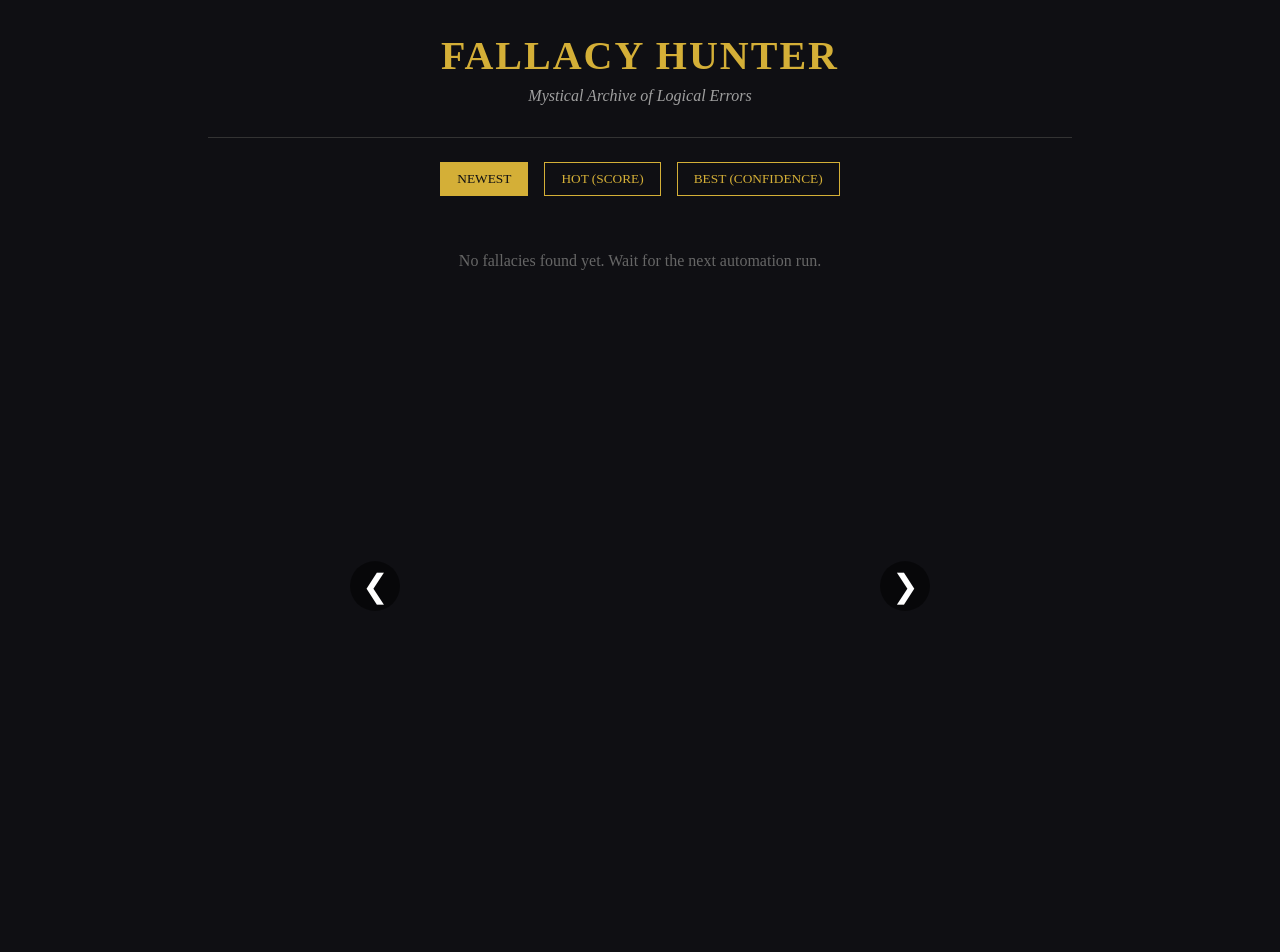
==== docs/index.html @ 173c7ff7 "**Automated Fallacy Detection System with Tarot Visualization** • Added GitHub Actions workflow (.gi" ====
<!DOCTYPE html>
<html lang="en">
<head>
    <meta charset="UTF-8">
    <meta name="viewport" content="width=device-width, initial-scale=1.0">
    <title>Fallacy Hunter - Tarot Archive</title>
    <style>
        :root {
            --bg-color: #0f0f13;
            --card-bg: #1a1a24;
            --text-main: #e0e0e0;
            --text-muted: #a0a0a0;
            --accent: #d4af37; /* Gold */
            --border: #333;
        }

        body {
            font-family: 'Georgia', serif;
            background-color: var(--bg-color);
            color: var(--text-main);
            margin: 0;
            display: flex;
            flex-direction: column;
            align-items: center;
            min-height: 100vh;
        }

        header {
            text-align: center;
            padding: 2rem;
            border-bottom: 1px solid var(--border);
            width: 100%;
            max-width: 800px;
        }

        h1 {
            color: var(--accent);
            margin: 0;
            font-size: 2.5rem;
            text-transform: uppercase;
            letter-spacing: 2px;
        }

        .subtitle {
            color: var(--text-muted);
            font-style: italic;
            margin-top: 0.5rem;
        }

        /* Navigation / Sorting */
        .controls {
            display: flex;
            gap: 1rem;
            margin: 1.5rem 0;
            flex-wrap: wrap;
            justify-content: center;
        }

        button {
            background: transparent;
            border: 1px solid var(--accent);
            color: var(--accent);
            padding: 0.5rem 1rem;
            cursor: pointer;
            font-family: inherit;
            text-transform: uppercase;
            transition: all 0.3s ease;
        }

        button:hover, button.active {
            background: var(--accent);
            color: var(--bg-color);
        }

        /* Slider Container */
        .slider-container {
            position: relative;
            width: 90%;
            max-width: 600px;
            height: 700px;
            overflow: hidden;
            margin: 1rem auto;
            perspective: 1000px;
        }

        .slide {
            position: absolute;
            top: 0;
            left: 0;
            width: 100%;
            height: 100%;
            display: flex;
            flex-direction: column;
            align-items: center;
            justify-content: center;
            transition: transform 0.6s cubic-bezier(0.25, 0.8, 0.25, 1), opacity 0.6s ease;
            opacity: 0;
            pointer-events: none;
            transform: translateX(100%) scale(0.9);
        }

        .slide.active {
            opacity: 1;
            pointer-events: all;
            transform: translateX(0) scale(1);
            z-index: 2;
        }

        .slide.prev {
            transform: translateX(-50%) scale(0.8);
            opacity: 0.5;
            z-index: 1;
            filter: blur(2px);
        }

        .slide.next {
            transform: translateX(50%) scale(0.8);
            opacity: 0.5;
            z-index: 1;
            filter: blur(2px);
        }

        /* Card Styling */
        .tarot-card-wrapper {
            background: var(--card-bg);
            border: 2px solid var(--accent);
            border-radius: 10px;
            padding: 1rem;
            box-shadow: 0 0 20px rgba(212, 175, 55, 0.2);
            text-align: center;
            max-width: 100%;
        }

        .tarot-image {
            max-width: 100%;
            height: auto;
            border-radius: 5px;
            border: 1px solid #333;
        }

        .fallacy-title {
            color: var(--accent);
            font-size: 1.5rem;
            margin: 1rem 0 0.5rem;
        }

        .fallacy-name {
            color: var(--text-muted);
            font-size: 0.9rem;
            text-transform: uppercase;
            letter-spacing: 1px;
            margin-bottom: 1rem;
        }

        .content-text {
            background: #000;
            padding: 1rem;
            border-radius: 5px;
            font-style: italic;
            margin: 1rem 0;
            font-size: 0.95rem;
            line-height: 1.5;
            max-height: 150px;
            overflow-y: auto;
            text-align: left;
        }

        .explanation {
            font-size: 0.9rem;
            color: #ccc;
            margin-bottom: 1rem;
            text-align: left;
            background: rgba(255,255,255,0.05);
            padding: 0.5rem;
            border-radius: 4px;
        }

        .meta-info {
            font-size: 0.8rem;
            color: #666;
            margin-top: 0.5rem;
        }

        .meta-info a {
            color: var(--accent);
            text-decoration: none;
        }

        /* Voting */
        .voting {
            display: flex;
            gap: 1rem;
            margin-top: 1rem;
            justify-content: center;
        }

        .vote-btn {
            background: none;
            border: none;
            color: var(--text-muted);
            cursor: pointer;
            font-size: 1.2rem;
            display: flex;
            align-items: center;
            gap: 0.3rem;
        }

        .vote-btn:hover {
            color: var(--accent);
        }

        .vote-count {
            font-weight: bold;
            color: var(--text-main);
        }

        /* Navigation Arrows */
        .nav-arrow {
            position: absolute;
            top: 50%;
            transform: translateY(-50%);
            background: rgba(0,0,0,0.5);
            border: none;
            color: white;
            font-size: 2rem;
            padding: 1rem;
            cursor: pointer;
            z-index: 10;
            border-radius: 50%;
            width: 50px;
            height: 50px;
            display: flex;
            align-items: center;
            justify-content: center;
        }

        .nav-arrow:hover {
            background: var(--accent);
            color: black;
        }

        .prev-btn { left: 10px; }
        .next-btn { right: 10px; }

        @media (max-width: 600px) {
            .slider-container { height: 800px; }
            h1 { font-size: 1.8rem; }
        }
    </style>
</head>
<body>

<header>
    <h1>Fallacy Hunter</h1>
    <div class="subtitle">Mystical Archive of Logical Errors</div>
</header>

<div class="controls">
    <button onclick="setSort('new')" id="btn-new" class="active">Newest</button>
    <button onclick="setSort('hot')" id="btn-hot">Hot (Score)</button>
    <button onclick="setSort('best')" id="btn-best">Best (Confidence)</button>
</div>

<div class="slider-container">
    <button class="nav-arrow prev-btn" onclick="changeSlide(-1)">&#10094;</button>
    
    <div id="slides-wrapper">
        <!-- Slides will be injected here -->
    </div>

    <button class="nav-arrow next-btn" onclick="changeSlide(1)">&#10095;</button>
</div>

<script>
    let archiveData = [];
    let currentSort = 'new';
    let currentIndex = 0;

    // Fetch data from local JSON file (generated by Python script)
    async function loadData() {
        try {
            const response = await fetch('data/archive.json');
            if (!response.ok) throw new Error("Archive not found");
            archiveData = await response.json();
            renderSlides();
        } catch (error) {
            console.error("Error loading archive:", error);
            document.getElementById('slides-wrapper').innerHTML = '<p style="text-align:center; color:#666;">No fallacies found yet. Wait for the next automation run.</p>';
        }
    }

    function sortData() {
        if (currentSort === 'new') {
            // Already sorted by insertion order (newest first) in Python
            return [...archiveData];
        } else if (currentSort === 'hot') {
            // Sort by Reddit Score + Votes
            return [...archiveData].sort((a, b) => {
                const scoreA = (a.post_score || 0) + (a.votes.up - a.votes.down);
                const scoreB = (b.post_score || 0) + (b.votes.up - b.votes.down);
                return scoreB - scoreA;
            });
        } else if (currentSort === 'best') {
            // Sort by Confidence
            return [...archiveData].sort((a, b) => b.confidence - a.confidence);
        }
        return archiveData;
    }

    function setSort(type) {
        currentSort = type;
        document.querySelectorAll('.controls button').forEach(b => b.classList.remove('active'));
        document.getElementById(`btn-${type}`).classList.add('active');
        currentIndex = 0;
        renderSlides();
    }

    function renderSlides() {
        const sorted = sortData();
        const wrapper = document.getElementById('slides-wrapper');
        wrapper.innerHTML = '';

        if (sorted.length === 0) return;

        sorted.forEach((item, index) => {
            const slide = document.createElement('div');
            slide.className = 'slide';
            if (index === currentIndex) slide.classList.add('active');
            if (index === currentIndex - 1) slide.classList.add('prev');
            if (index === currentIndex + 1) slide.classList.add('next');

            slide.innerHTML = `
                <div class="tarot-card-wrapper">
                    <img src="${item.card_image}" alt="${item.fallacy}" class="tarot-image">
                    <h2 class="fallacy-title">${getTarotName(item.fallacy)}</h2>
                    <div class="fallacy-name">${item.fallacy}</div>
                    
                    <div class="content-text">"${escapeHtml(item.content)}"</div>
                    
                    <div class="explanation">
                        <strong>Analysis:</strong> ${item.explanation}
                    </div>

                    <div class="meta-info">
                        Source: <a href="${item.post_url}" target="_blank">Reddit</a> | 
                        Score: ${item.post_score} | 
                        Date: ${new Date(item.timestamp).toLocaleDateString()}
                    </div>

                    <div class="voting">
                        <button class="vote-btn" onclick="vote(${item.id}, 'up')">
                            &#9650; <span class="vote-count" id="up-${item.id}">${item.votes.up}</span>
                        </button>
                        <button class="vote-btn" onclick="vote(${item.id}, 'down')">
                            &#9660; <span class="vote-count" id="down-${item.id}">${item.votes.down}</span>
                        </button>
                    </div>
                </div>
            `;
            wrapper.appendChild(slide);
        });
    }

    function changeSlide(direction) {
        const sorted = sortData();
        if (sorted.length === 0) return;

        const newIndex = currentIndex + direction;
        if (newIndex >= 0 && newIndex < sorted.length) {
            currentIndex = newIndex;
            renderSlides();
        }
    }

    // Helper to map fallacy to Tarot Name (must match Python logic roughly)
    function getTarotName(fallacy) {
        const mapping = {
            "Ad Hominem": "The Betrayer",
            "Straw Man": "The Illusionist",
            "Appeal to Authority": "The High Priest",
            "False Dilemma": "The Forked Path",
            "Slippery Slope": "The Avalanche",
            "Circular Reasoning": "The Ouroboros",
            "Hasty Generalization": "The Blind Seer",
            "Red Herring": "The Distractor",
            "Tu Quoque": "The Mirror",
            "No True Scotsman": "The Gatekeeper"
        };
        return mapping[fallacy] || "The Unknown";
    }

    function escapeHtml(text) {
        if (!text) return "";
        return text
            .replace(/&/g, "&amp;")
            .replace(/</g, "&lt;")
            .replace(/>/g, "&gt;")
            .replace(/"/g, "&quot;")
            .replace(/'/g, "&#039;");
    }

    // Mock voting (since static site can't persist without backend/API)
    // In a real scenario, this would call an API or use LocalStorage
    function vote(id, type) {
        const item = archiveData.find(i => i.id === id);
        if (item) {
            if (type === 'up') item.votes.up++;
            else item.votes.down++;
            
            // Update UI locally
            document.getElementById(`${type}-${id}`).innerText = item.votes[type];
            
            // Note: Changes won't persist to GitHub repo automatically from client-side JS
            // This requires a backend or GitHub API integration which is complex for static sites
            alert("Vote recorded locally! (Note: Static site cannot save votes permanently without a backend)");
        }
    }

    // Initialize
    loadData();

</script>

</body>
</html>
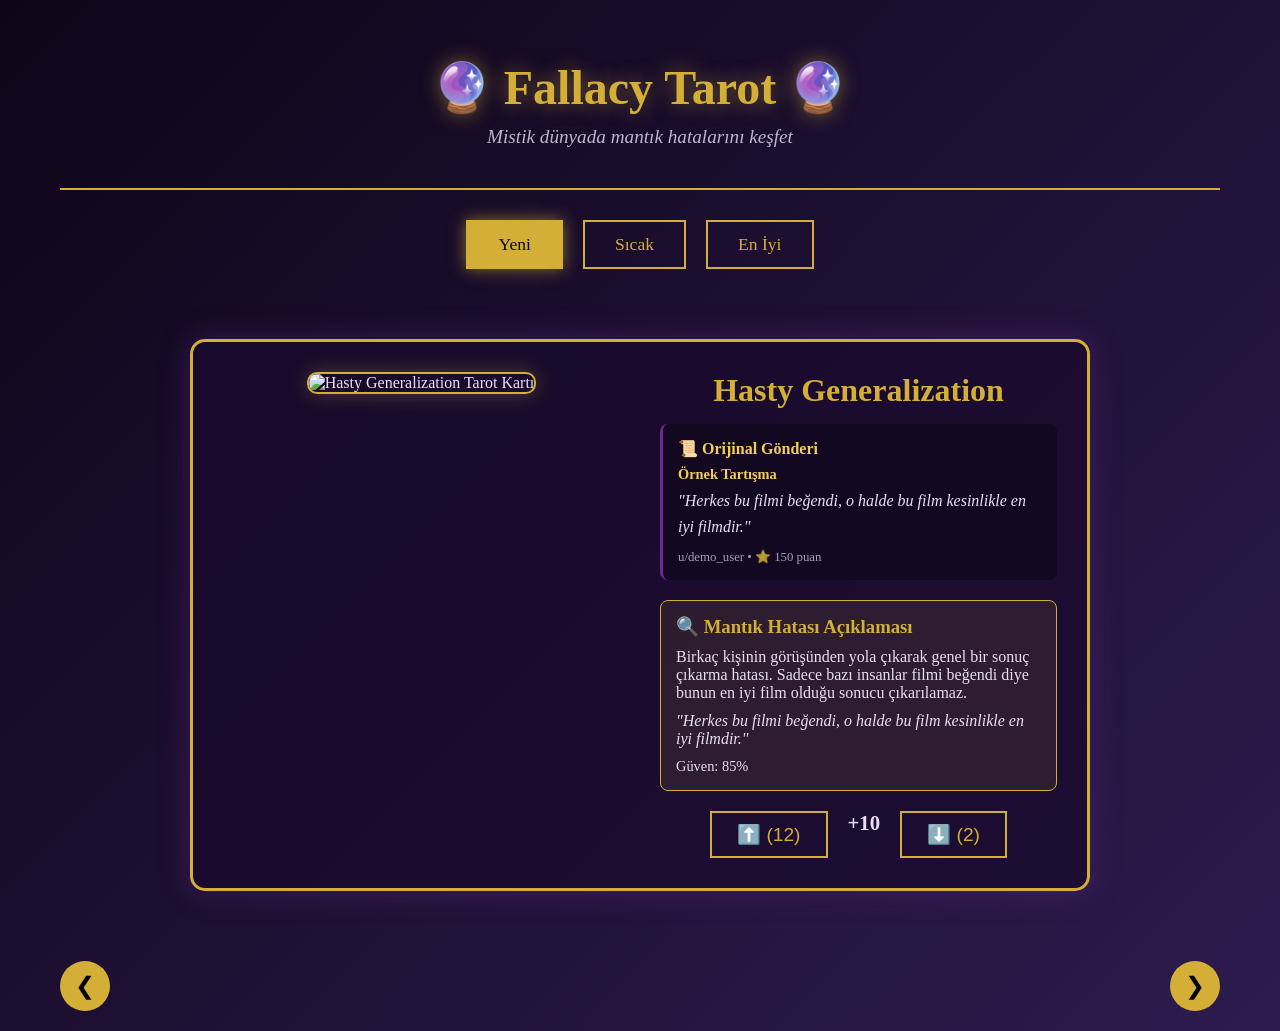
==== commit bafdeb6d: "### Fallacy Tarot Automation System Implementation **Title:** Complete automated system for detectin" ====
--- a/docs/index.html
+++ b/docs/index.html
@@ -1,425 +1,381 @@
 <!DOCTYPE html>
-<html lang="en">
+<html lang="tr">
 <head>
     <meta charset="UTF-8">
     <meta name="viewport" content="width=device-width, initial-scale=1.0">
-    <title>Fallacy Hunter - Tarot Archive</title>
+    <title>Fallacy Tarot - Mistik Mantık Analizi</title>
     <style>
         :root {
-            --bg-color: #0f0f13;
-            --card-bg: #1a1a24;
-            --text-main: #e0e0e0;
-            --text-muted: #a0a0a0;
-            --accent: #d4af37; /* Gold */
-            --border: #333;
+            --bg-dark: #0f0518;
+            --bg-card: #1a0a2e;
+            --gold: #d4af37;
+            --gold-light: #f4cf57;
+            --purple: #6b2c91;
+            --text: #e8dff5;
+        }
+
+        * {
+            margin: 0;
+            padding: 0;
+            box-sizing: border-box;
         }
 
         body {
             font-family: 'Georgia', serif;
-            background-color: var(--bg-color);
-            color: var(--text-main);
-            margin: 0;
+            background: linear-gradient(135deg, var(--bg-dark), #2d1b4e);
+            color: var(--text);
+            min-height: 100vh;
+            overflow-x: hidden;
+        }
+
+        .container {
+            max-width: 1200px;
+            margin: 0 auto;
+            padding: 20px;
+        }
+
+        header {
+            text-align: center;
+            padding: 40px 0;
+            border-bottom: 2px solid var(--gold);
+            margin-bottom: 30px;
+        }
+
+        h1 {
+            font-size: 3em;
+            color: var(--gold);
+            text-shadow: 0 0 20px rgba(212, 175, 55, 0.5);
+            margin-bottom: 10px;
+        }
+
+        .subtitle {
+            font-style: italic;
+            opacity: 0.8;
+            font-size: 1.2em;
+        }
+
+        .nav-tabs {
+            display: flex;
+            justify-content: center;
+            gap: 20px;
+            margin-bottom: 30px;
+        }
+
+        .tab-btn {
+            background: transparent;
+            border: 2px solid var(--gold);
+            color: var(--gold);
+            padding: 12px 30px;
+            font-size: 1.1em;
+            cursor: pointer;
+            transition: all 0.3s ease;
+            font-family: 'Georgia', serif;
+        }
+
+        .tab-btn:hover, .tab-btn.active {
+            background: var(--gold);
+            color: var(--bg-dark);
+            box-shadow: 0 0 15px rgba(212, 175, 55, 0.6);
+        }
+
+        .slider-container {
+            position: relative;
+            overflow: hidden;
+            padding: 20px 0;
+        }
+
+        .card {
+            min-width: 100%;
+            padding: 20px;
+        }
+
+        .tarot-display {
+            display: grid;
+            grid-template-columns: 1fr 1fr;
+            gap: 40px;
+            max-width: 900px;
+            margin: 0 auto;
+            background: rgba(26, 10, 46, 0.8);
+            border: 3px solid var(--gold);
+            border-radius: 15px;
+            padding: 30px;
+            box-shadow: 0 0 30px rgba(107, 44, 145, 0.4);
+        }
+
+        .tarot-image {
+            text-align: center;
+        }
+
+        .tarot-image img {
+            max-width: 100%;
+            height: auto;
+            border: 2px solid var(--gold);
+            border-radius: 10px;
+            box-shadow: 0 0 20px rgba(212, 175, 55, 0.3);
+        }
+
+        .fallacy-info {
             display: flex;
             flex-direction: column;
-            align-items: center;
-            min-height: 100vh;
-        }
-
-        header {
+            justify-content: center;
+        }
+
+        .fallacy-title {
+            font-size: 2em;
+            color: var(--gold);
+            margin-bottom: 15px;
             text-align: center;
-            padding: 2rem;
-            border-bottom: 1px solid var(--border);
-            width: 100%;
-            max-width: 800px;
-        }
-
-        h1 {
-            color: var(--accent);
-            margin: 0;
-            font-size: 2.5rem;
-            text-transform: uppercase;
-            letter-spacing: 2px;
-        }
-
-        .subtitle {
-            color: var(--text-muted);
+        }
+
+        .original-post {
+            background: rgba(0, 0, 0, 0.3);
+            padding: 15px;
+            border-radius: 8px;
+            margin-bottom: 20px;
+            border-left: 3px solid var(--purple);
+        }
+
+        .post-title {
+            font-weight: bold;
+            color: var(--gold-light);
+            margin-bottom: 8px;
+        }
+
+        .post-text {
+            line-height: 1.6;
             font-style: italic;
-            margin-top: 0.5rem;
-        }
-
-        /* Navigation / Sorting */
-        .controls {
+        }
+
+        .explanation {
+            background: rgba(212, 175, 55, 0.1);
+            padding: 15px;
+            border-radius: 8px;
+            border: 1px solid var(--gold);
+        }
+
+        .explanation h3 {
+            color: var(--gold);
+            margin-bottom: 10px;
+        }
+
+        .vote-section {
             display: flex;
-            gap: 1rem;
-            margin: 1.5rem 0;
-            flex-wrap: wrap;
             justify-content: center;
-        }
-
-        button {
+            gap: 20px;
+            margin-top: 20px;
+        }
+
+        .vote-btn {
             background: transparent;
-            border: 1px solid var(--accent);
-            color: var(--accent);
-            padding: 0.5rem 1rem;
+            border: 2px solid var(--gold);
+            color: var(--gold);
+            padding: 10px 25px;
+            font-size: 1.2em;
             cursor: pointer;
-            font-family: inherit;
-            text-transform: uppercase;
             transition: all 0.3s ease;
         }
 
-        button:hover, button.active {
-            background: var(--accent);
-            color: var(--bg-color);
-        }
-
-        /* Slider Container */
-        .slider-container {
-            position: relative;
-            width: 90%;
-            max-width: 600px;
-            height: 700px;
-            overflow: hidden;
-            margin: 1rem auto;
-            perspective: 1000px;
-        }
-
-        .slide {
-            position: absolute;
-            top: 0;
-            left: 0;
-            width: 100%;
-            height: 100%;
+        .vote-btn:hover {
+            background: var(--gold);
+            color: var(--bg-dark);
+        }
+
+        .vote-count {
+            font-size: 1.3em;
+            font-weight: bold;
+        }
+
+        .nav-arrows {
             display: flex;
-            flex-direction: column;
-            align-items: center;
-            justify-content: center;
-            transition: transform 0.6s cubic-bezier(0.25, 0.8, 0.25, 1), opacity 0.6s ease;
-            opacity: 0;
-            pointer-events: none;
-            transform: translateX(100%) scale(0.9);
-        }
-
-        .slide.active {
-            opacity: 1;
-            pointer-events: all;
-            transform: translateX(0) scale(1);
-            z-index: 2;
-        }
-
-        .slide.prev {
-            transform: translateX(-50%) scale(0.8);
-            opacity: 0.5;
-            z-index: 1;
-            filter: blur(2px);
-        }
-
-        .slide.next {
-            transform: translateX(50%) scale(0.8);
-            opacity: 0.5;
-            z-index: 1;
-            filter: blur(2px);
-        }
-
-        /* Card Styling */
-        .tarot-card-wrapper {
-            background: var(--card-bg);
-            border: 2px solid var(--accent);
-            border-radius: 10px;
-            padding: 1rem;
-            box-shadow: 0 0 20px rgba(212, 175, 55, 0.2);
-            text-align: center;
-            max-width: 100%;
-        }
-
-        .tarot-image {
-            max-width: 100%;
-            height: auto;
-            border-radius: 5px;
-            border: 1px solid #333;
-        }
-
-        .fallacy-title {
-            color: var(--accent);
-            font-size: 1.5rem;
-            margin: 1rem 0 0.5rem;
-        }
-
-        .fallacy-name {
-            color: var(--text-muted);
-            font-size: 0.9rem;
-            text-transform: uppercase;
-            letter-spacing: 1px;
-            margin-bottom: 1rem;
-        }
-
-        .content-text {
-            background: #000;
-            padding: 1rem;
-            border-radius: 5px;
-            font-style: italic;
-            margin: 1rem 0;
-            font-size: 0.95rem;
-            line-height: 1.5;
-            max-height: 150px;
-            overflow-y: auto;
-            text-align: left;
-        }
-
-        .explanation {
-            font-size: 0.9rem;
-            color: #ccc;
-            margin-bottom: 1rem;
-            text-align: left;
-            background: rgba(255,255,255,0.05);
-            padding: 0.5rem;
-            border-radius: 4px;
-        }
-
-        .meta-info {
-            font-size: 0.8rem;
-            color: #666;
-            margin-top: 0.5rem;
-        }
-
-        .meta-info a {
-            color: var(--accent);
-            text-decoration: none;
-        }
-
-        /* Voting */
-        .voting {
-            display: flex;
-            gap: 1rem;
-            margin-top: 1rem;
-            justify-content: center;
-        }
-
-        .vote-btn {
-            background: none;
+            justify-content: space-between;
+            margin-top: 30px;
+        }
+
+        .arrow-btn {
+            background: var(--gold);
             border: none;
-            color: var(--text-muted);
-            cursor: pointer;
-            font-size: 1.2rem;
-            display: flex;
-            align-items: center;
-            gap: 0.3rem;
-        }
-
-        .vote-btn:hover {
-            color: var(--accent);
-        }
-
-        .vote-count {
-            font-weight: bold;
-            color: var(--text-main);
-        }
-
-        /* Navigation Arrows */
-        .nav-arrow {
-            position: absolute;
-            top: 50%;
-            transform: translateY(-50%);
-            background: rgba(0,0,0,0.5);
-            border: none;
-            color: white;
-            font-size: 2rem;
-            padding: 1rem;
-            cursor: pointer;
-            z-index: 10;
-            border-radius: 50%;
             width: 50px;
             height: 50px;
-            display: flex;
-            align-items: center;
-            justify-content: center;
-        }
-
-        .nav-arrow:hover {
-            background: var(--accent);
-            color: black;
-        }
-
-        .prev-btn { left: 10px; }
-        .next-btn { right: 10px; }
-
-        @media (max-width: 600px) {
-            .slider-container { height: 800px; }
-            h1 { font-size: 1.8rem; }
+            border-radius: 50%;
+            font-size: 1.5em;
+            cursor: pointer;
+            transition: all 0.3s ease;
+        }
+
+        .arrow-btn:hover {
+            transform: scale(1.1);
+            box-shadow: 0 0 15px rgba(212, 175, 55, 0.6);
+        }
+
+        .loading {
+            text-align: center;
+            padding: 50px;
+            font-size: 1.5em;
+            color: var(--gold);
+        }
+
+        @media (max-width: 768px) {
+            .tarot-display {
+                grid-template-columns: 1fr;
+            }
+            
+            h1 {
+                font-size: 2em;
+            }
         }
     </style>
 </head>
 <body>
-
-<header>
-    <h1>Fallacy Hunter</h1>
-    <div class="subtitle">Mystical Archive of Logical Errors</div>
-</header>
-
-<div class="controls">
-    <button onclick="setSort('new')" id="btn-new" class="active">Newest</button>
-    <button onclick="setSort('hot')" id="btn-hot">Hot (Score)</button>
-    <button onclick="setSort('best')" id="btn-best">Best (Confidence)</button>
-</div>
-
-<div class="slider-container">
-    <button class="nav-arrow prev-btn" onclick="changeSlide(-1)">&#10094;</button>
-    
-    <div id="slides-wrapper">
-        <!-- Slides will be injected here -->
+    <div class="container">
+        <header>
+            <h1>🔮 Fallacy Tarot 🔮</h1>
+            <p class="subtitle">Mistik dünyada mantık hatalarını keşfet</p>
+        </header>
+
+        <div class="nav-tabs">
+            <button class="tab-btn active" onclick="filterBy('new')">Yeni</button>
+            <button class="tab-btn" onclick="filterBy('hot')">Sıcak</button>
+            <button class="tab-btn" onclick="filterBy('best')">En İyi</button>
+        </div>
+
+        <div id="content" class="slider-container">
+            <div class="loading">Veriler yükleniyor...</div>
+        </div>
+
+        <div class="nav-arrows">
+            <button class="arrow-btn" onclick="prevCard()">❮</button>
+            <button class="arrow-btn" onclick="nextCard()">❯</button>
+        </div>
     </div>
 
-    <button class="nav-arrow next-btn" onclick="changeSlide(1)">&#10095;</button>
-</div>
-
-<script>
-    let archiveData = [];
-    let currentSort = 'new';
-    let currentIndex = 0;
-
-    // Fetch data from local JSON file (generated by Python script)
-    async function loadData() {
-        try {
-            const response = await fetch('data/archive.json');
-            if (!response.ok) throw new Error("Archive not found");
-            archiveData = await response.json();
-            renderSlides();
-        } catch (error) {
-            console.error("Error loading archive:", error);
-            document.getElementById('slides-wrapper').innerHTML = '<p style="text-align:center; color:#666;">No fallacies found yet. Wait for the next automation run.</p>';
-        }
-    }
-
-    function sortData() {
-        if (currentSort === 'new') {
-            // Already sorted by insertion order (newest first) in Python
-            return [...archiveData];
-        } else if (currentSort === 'hot') {
-            // Sort by Reddit Score + Votes
-            return [...archiveData].sort((a, b) => {
-                const scoreA = (a.post_score || 0) + (a.votes.up - a.votes.down);
-                const scoreB = (b.post_score || 0) + (b.votes.up - b.votes.down);
-                return scoreB - scoreA;
+    <script>
+        let fallacies = [];
+        let filteredFallacies = [];
+        let currentIndex = 0;
+
+        async function loadFallacies() {
+            try {
+                const response = await fetch('data/fallacies.json');
+                fallacies = await response.json();
+                filterBy('new');
+            } catch (error) {
+                document.getElementById('content').innerHTML = 
+                    '<div class="loading">Veri yüklenemedi. Lütfen daha sonra tekrar deneyin.</div>';
+                console.error('Error loading fallacies:', error);
+            }
+        }
+
+        function filterBy(category) {
+            document.querySelectorAll('.tab-btn').forEach(btn => {
+                btn.classList.remove('active');
+                if (btn.textContent.toLowerCase().includes(
+                    category === 'new' ? 'yeni' : 
+                    category === 'hot' ? 'sıcak' : 'en iyi'
+                )) {
+                    btn.classList.add('active');
+                }
             });
-        } else if (currentSort === 'best') {
-            // Sort by Confidence
-            return [...archiveData].sort((a, b) => b.confidence - a.confidence);
-        }
-        return archiveData;
-    }
-
-    function setSort(type) {
-        currentSort = type;
-        document.querySelectorAll('.controls button').forEach(b => b.classList.remove('active'));
-        document.getElementById(`btn-${type}`).classList.add('active');
-        currentIndex = 0;
-        renderSlides();
-    }
-
-    function renderSlides() {
-        const sorted = sortData();
-        const wrapper = document.getElementById('slides-wrapper');
-        wrapper.innerHTML = '';
-
-        if (sorted.length === 0) return;
-
-        sorted.forEach((item, index) => {
-            const slide = document.createElement('div');
-            slide.className = 'slide';
-            if (index === currentIndex) slide.classList.add('active');
-            if (index === currentIndex - 1) slide.classList.add('prev');
-            if (index === currentIndex + 1) slide.classList.add('next');
-
-            slide.innerHTML = `
-                <div class="tarot-card-wrapper">
-                    <img src="${item.card_image}" alt="${item.fallacy}" class="tarot-image">
-                    <h2 class="fallacy-title">${getTarotName(item.fallacy)}</h2>
-                    <div class="fallacy-name">${item.fallacy}</div>
-                    
-                    <div class="content-text">"${escapeHtml(item.content)}"</div>
-                    
-                    <div class="explanation">
-                        <strong>Analysis:</strong> ${item.explanation}
-                    </div>
-
-                    <div class="meta-info">
-                        Source: <a href="${item.post_url}" target="_blank">Reddit</a> | 
-                        Score: ${item.post_score} | 
-                        Date: ${new Date(item.timestamp).toLocaleDateString()}
-                    </div>
-
-                    <div class="voting">
-                        <button class="vote-btn" onclick="vote(${item.id}, 'up')">
-                            &#9650; <span class="vote-count" id="up-${item.id}">${item.votes.up}</span>
-                        </button>
-                        <button class="vote-btn" onclick="vote(${item.id}, 'down')">
-                            &#9660; <span class="vote-count" id="down-${item.id}">${item.votes.down}</span>
-                        </button>
+
+            if (category === 'new') {
+                filteredFallacies = [...fallacies].sort((a, b) => b.timestamp - a.timestamp);
+            } else if (category === 'hot') {
+                filteredFallacies = fallacies.filter(f => f.category === 'hot' || f.category === 'best');
+            } else if (category === 'best') {
+                filteredFallacies = fallacies.filter(f => f.category === 'best')
+                    .sort((a, b) => (b.votes.up - b.votes.down) - (a.votes.up - a.votes.down));
+            }
+
+            currentIndex = 0;
+            renderCard();
+        }
+
+        function renderCard() {
+            const container = document.getElementById('content');
+            
+            if (filteredFallacies.length === 0) {
+                container.innerHTML = '<div class="loading">Bu kategoride veri bulunamadı.</div>';
+                return;
+            }
+
+            const item = filteredFallacies[currentIndex];
+            const voteScore = item.votes.up - item.votes.down;
+
+            container.innerHTML = `
+                <div class="card">
+                    <div class="tarot-display">
+                        <div class="tarot-image">
+                            <img src="${item.image}" alt="${item.fallacy.type} Tarot Kartı">
+                        </div>
+                        <div class="fallacy-info">
+                            <h2 class="fallacy-title">${item.fallacy.type}</h2>
+                            
+                            <div class="original-post">
+                                <div class="post-title">📜 Orijinal Gönderi</div>
+                                <div class="post-title" style="font-size: 0.9em; margin-bottom: 5px;">
+                                    ${item.original_post.title}
+                                </div>
+                                <div class="post-text">"${item.original_post.text}"</div>
+                                <div style="margin-top: 10px; font-size: 0.8em; opacity: 0.7;">
+                                    u/${item.original_post.author} • ⭐ ${item.original_post.score} puan
+                                </div>
+                            </div>
+
+                            <div class="explanation">
+                                <h3>🔍 Mantık Hatası Açıklaması</h3>
+                                <p>${item.fallacy.explanation}</p>
+                                ${item.fallacy.quote ? `<p style="margin-top: 10px; font-style: italic;">"${item.fallacy.quote}"</p>` : ''}
+                                <p style="margin-top: 10px; font-size: 0.9em;">Güven: ${(item.fallacy.confidence * 100).toFixed(0)}%</p>
+                            </div>
+
+                            <div class="vote-section">
+                                <button class="vote-btn" onclick="vote('${item.id}', 'up')">⬆️ (${item.votes.up})</button>
+                                <span class="vote-count">${voteScore > 0 ? '+' : ''}${voteScore}</span>
+                                <button class="vote-btn" onclick="vote('${item.id}', 'down')">⬇️ (${item.votes.down})</button>
+                            </div>
+                        </div>
                     </div>
                 </div>
             `;
-            wrapper.appendChild(slide);
-        });
-    }
-
-    function changeSlide(direction) {
-        const sorted = sortData();
-        if (sorted.length === 0) return;
-
-        const newIndex = currentIndex + direction;
-        if (newIndex >= 0 && newIndex < sorted.length) {
-            currentIndex = newIndex;
-            renderSlides();
-        }
-    }
-
-    // Helper to map fallacy to Tarot Name (must match Python logic roughly)
-    function getTarotName(fallacy) {
-        const mapping = {
-            "Ad Hominem": "The Betrayer",
-            "Straw Man": "The Illusionist",
-            "Appeal to Authority": "The High Priest",
-            "False Dilemma": "The Forked Path",
-            "Slippery Slope": "The Avalanche",
-            "Circular Reasoning": "The Ouroboros",
-            "Hasty Generalization": "The Blind Seer",
-            "Red Herring": "The Distractor",
-            "Tu Quoque": "The Mirror",
-            "No True Scotsman": "The Gatekeeper"
-        };
-        return mapping[fallacy] || "The Unknown";
-    }
-
-    function escapeHtml(text) {
-        if (!text) return "";
-        return text
-            .replace(/&/g, "&amp;")
-            .replace(/</g, "&lt;")
-            .replace(/>/g, "&gt;")
-            .replace(/"/g, "&quot;")
-            .replace(/'/g, "&#039;");
-    }
-
-    // Mock voting (since static site can't persist without backend/API)
-    // In a real scenario, this would call an API or use LocalStorage
-    function vote(id, type) {
-        const item = archiveData.find(i => i.id === id);
-        if (item) {
-            if (type === 'up') item.votes.up++;
-            else item.votes.down++;
-            
-            // Update UI locally
-            document.getElementById(`${type}-${id}`).innerText = item.votes[type];
-            
-            // Note: Changes won't persist to GitHub repo automatically from client-side JS
-            // This requires a backend or GitHub API integration which is complex for static sites
-            alert("Vote recorded locally! (Note: Static site cannot save votes permanently without a backend)");
-        }
-    }
-
-    // Initialize
-    loadData();
-
-</script>
-
+        }
+
+        function nextCard() {
+            if (currentIndex < filteredFallacies.length - 1) {
+                currentIndex++;
+                renderCard();
+            }
+        }
+
+        function prevCard() {
+            if (currentIndex > 0) {
+                currentIndex--;
+                renderCard();
+            }
+        }
+
+        function vote(id, type) {
+            const item = fallacies.find(f => f.id === id);
+            if (item) {
+                if (type === 'up') {
+                    item.votes.up++;
+                } else {
+                    item.votes.down++;
+                }
+                
+                const score = item.votes.up - item.votes.down;
+                const ageHours = (Date.now() / 1000 - item.timestamp) / 3600;
+                
+                if (ageHours < 24 && score > 2) {
+                    item.category = 'hot';
+                } else if (score > 5) {
+                    item.category = 'best';
+                }
+                
+                renderCard();
+                localStorage.setItem('fallacies', JSON.stringify(fallacies));
+            }
+        }
+
+        window.onload = loadFallacies;
+    </script>
 </body>
 </html>
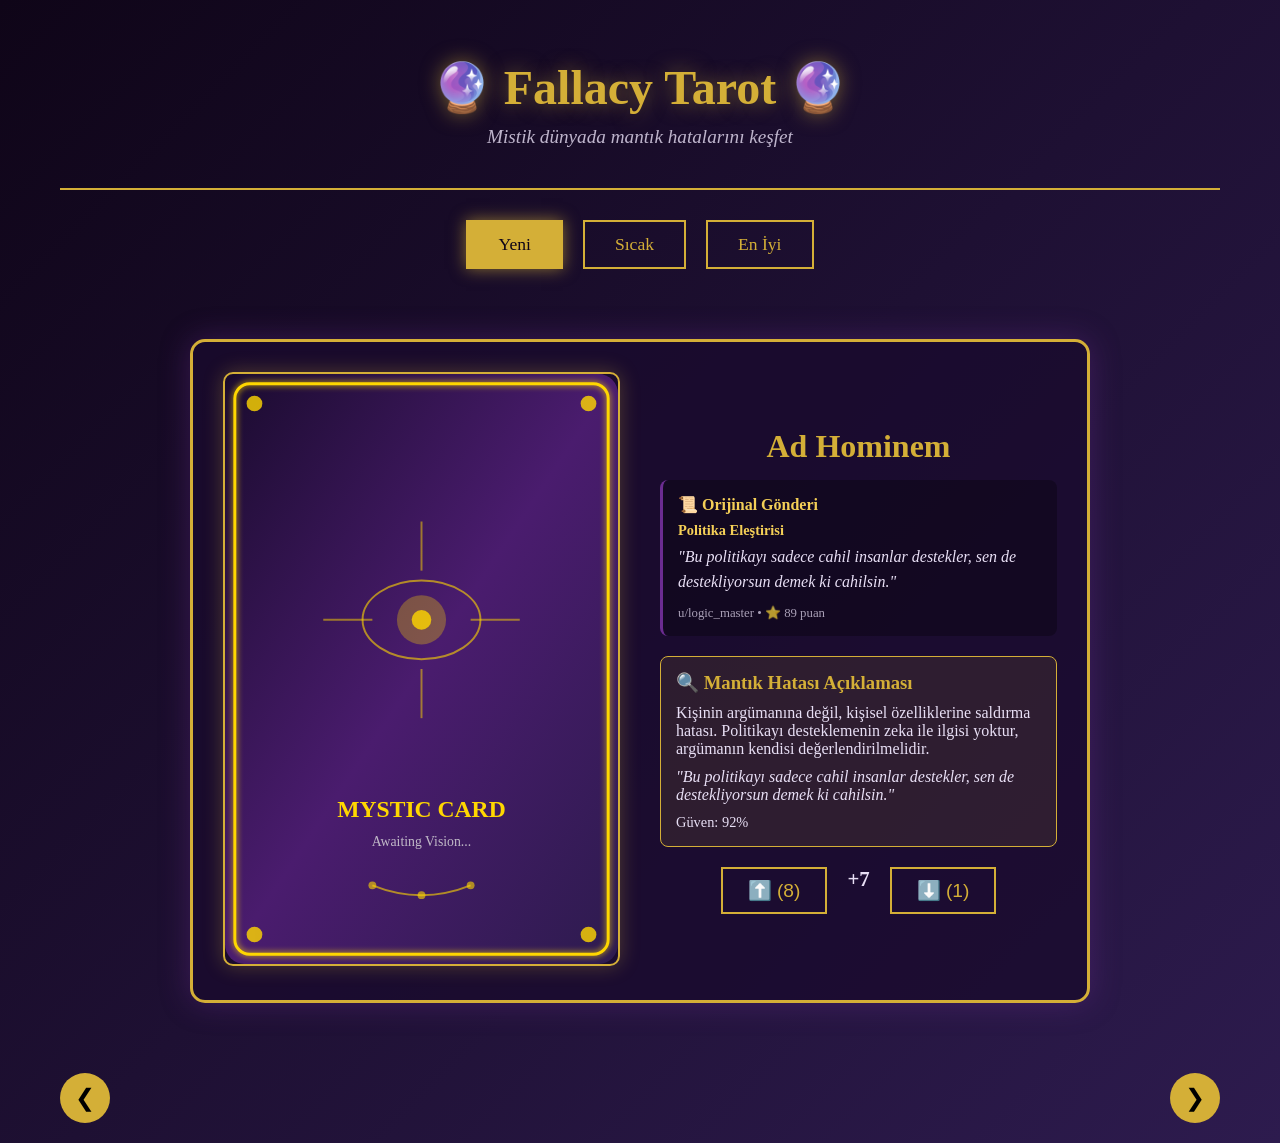
==== commit 0fcab77b: "update branch" ====
--- a/docs/index.html
+++ b/docs/index.html
@@ -299,12 +299,19 @@
 
             const item = filteredFallacies[currentIndex];
             const voteScore = item.votes.up - item.votes.down;
+            
+            // Görsel URL'si - eğer yoksa fallback kullan
+            let imageUrl = item.image;
+            if (!imageUrl || imageUrl.trim() === '') {
+                imageUrl = 'assets/fallback_card.svg';
+            }
 
             container.innerHTML = `
                 <div class="card">
                     <div class="tarot-display">
                         <div class="tarot-image">
-                            <img src="${item.image}" alt="${item.fallacy.type} Tarot Kartı">
+                            <img src="${imageUrl}" alt="${item.fallacy.type} Tarot Kartı" 
+                                 onerror="this.onerror=null; this.src='assets/fallback_card.svg';">
                         </div>
                         <div class="fallacy-info">
                             <h2 class="fallacy-title">${item.fallacy.type}</h2>
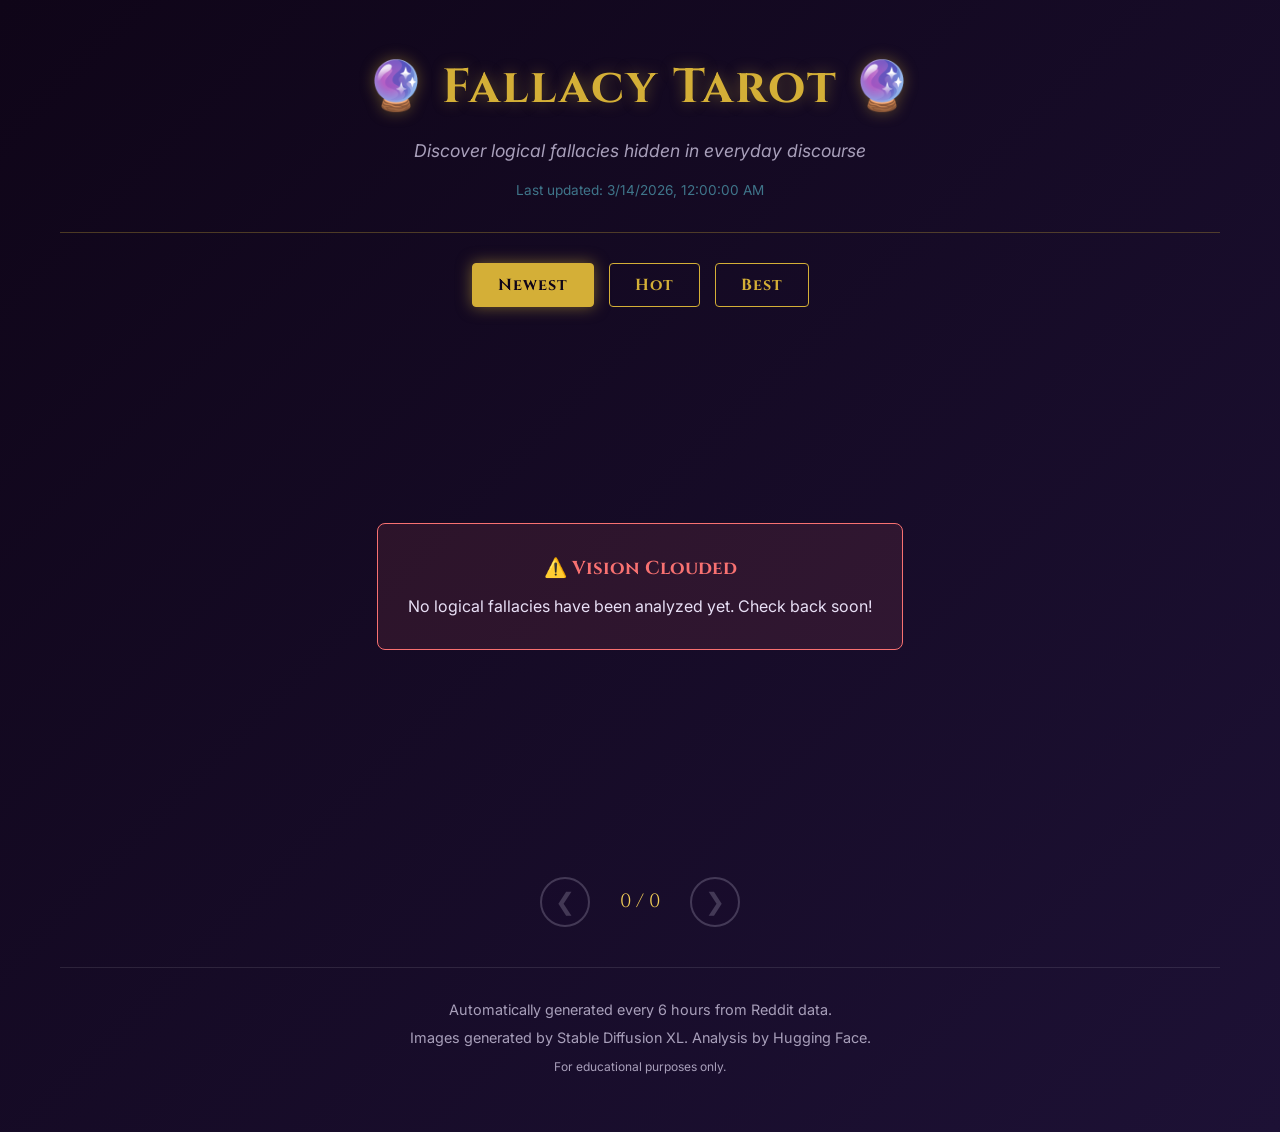
==== commit 24d5f8aa: "feat(02-03-04): implement responsive English tarot UI with slider and voting" ====
--- a/docs/index.html
+++ b/docs/index.html
@@ -1,388 +1,97 @@
 <!DOCTYPE html>
-<html lang="tr">
+<html lang="en">
 <head>
     <meta charset="UTF-8">
     <meta name="viewport" content="width=device-width, initial-scale=1.0">
-    <title>Fallacy Tarot - Mistik Mantık Analizi</title>
-    <style>
-        :root {
-            --bg-dark: #0f0518;
-            --bg-card: #1a0a2e;
-            --gold: #d4af37;
-            --gold-light: #f4cf57;
-            --purple: #6b2c91;
-            --text: #e8dff5;
-        }
-
-        * {
-            margin: 0;
-            padding: 0;
-            box-sizing: border-box;
-        }
-
-        body {
-            font-family: 'Georgia', serif;
-            background: linear-gradient(135deg, var(--bg-dark), #2d1b4e);
-            color: var(--text);
-            min-height: 100vh;
-            overflow-x: hidden;
-        }
-
-        .container {
-            max-width: 1200px;
-            margin: 0 auto;
-            padding: 20px;
-        }
-
-        header {
-            text-align: center;
-            padding: 40px 0;
-            border-bottom: 2px solid var(--gold);
-            margin-bottom: 30px;
-        }
-
-        h1 {
-            font-size: 3em;
-            color: var(--gold);
-            text-shadow: 0 0 20px rgba(212, 175, 55, 0.5);
-            margin-bottom: 10px;
-        }
-
-        .subtitle {
-            font-style: italic;
-            opacity: 0.8;
-            font-size: 1.2em;
-        }
-
-        .nav-tabs {
-            display: flex;
-            justify-content: center;
-            gap: 20px;
-            margin-bottom: 30px;
-        }
-
-        .tab-btn {
-            background: transparent;
-            border: 2px solid var(--gold);
-            color: var(--gold);
-            padding: 12px 30px;
-            font-size: 1.1em;
-            cursor: pointer;
-            transition: all 0.3s ease;
-            font-family: 'Georgia', serif;
-        }
-
-        .tab-btn:hover, .tab-btn.active {
-            background: var(--gold);
-            color: var(--bg-dark);
-            box-shadow: 0 0 15px rgba(212, 175, 55, 0.6);
-        }
-
-        .slider-container {
-            position: relative;
-            overflow: hidden;
-            padding: 20px 0;
-        }
-
-        .card {
-            min-width: 100%;
-            padding: 20px;
-        }
-
-        .tarot-display {
-            display: grid;
-            grid-template-columns: 1fr 1fr;
-            gap: 40px;
-            max-width: 900px;
-            margin: 0 auto;
-            background: rgba(26, 10, 46, 0.8);
-            border: 3px solid var(--gold);
-            border-radius: 15px;
-            padding: 30px;
-            box-shadow: 0 0 30px rgba(107, 44, 145, 0.4);
-        }
-
-        .tarot-image {
-            text-align: center;
-        }
-
-        .tarot-image img {
-            max-width: 100%;
-            height: auto;
-            border: 2px solid var(--gold);
-            border-radius: 10px;
-            box-shadow: 0 0 20px rgba(212, 175, 55, 0.3);
-        }
-
-        .fallacy-info {
-            display: flex;
-            flex-direction: column;
-            justify-content: center;
-        }
-
-        .fallacy-title {
-            font-size: 2em;
-            color: var(--gold);
-            margin-bottom: 15px;
-            text-align: center;
-        }
-
-        .original-post {
-            background: rgba(0, 0, 0, 0.3);
-            padding: 15px;
-            border-radius: 8px;
-            margin-bottom: 20px;
-            border-left: 3px solid var(--purple);
-        }
-
-        .post-title {
-            font-weight: bold;
-            color: var(--gold-light);
-            margin-bottom: 8px;
-        }
-
-        .post-text {
-            line-height: 1.6;
-            font-style: italic;
-        }
-
-        .explanation {
-            background: rgba(212, 175, 55, 0.1);
-            padding: 15px;
-            border-radius: 8px;
-            border: 1px solid var(--gold);
-        }
-
-        .explanation h3 {
-            color: var(--gold);
-            margin-bottom: 10px;
-        }
-
-        .vote-section {
-            display: flex;
-            justify-content: center;
-            gap: 20px;
-            margin-top: 20px;
-        }
-
-        .vote-btn {
-            background: transparent;
-            border: 2px solid var(--gold);
-            color: var(--gold);
-            padding: 10px 25px;
-            font-size: 1.2em;
-            cursor: pointer;
-            transition: all 0.3s ease;
-        }
-
-        .vote-btn:hover {
-            background: var(--gold);
-            color: var(--bg-dark);
-        }
-
-        .vote-count {
-            font-size: 1.3em;
-            font-weight: bold;
-        }
-
-        .nav-arrows {
-            display: flex;
-            justify-content: space-between;
-            margin-top: 30px;
-        }
-
-        .arrow-btn {
-            background: var(--gold);
-            border: none;
-            width: 50px;
-            height: 50px;
-            border-radius: 50%;
-            font-size: 1.5em;
-            cursor: pointer;
-            transition: all 0.3s ease;
-        }
-
-        .arrow-btn:hover {
-            transform: scale(1.1);
-            box-shadow: 0 0 15px rgba(212, 175, 55, 0.6);
-        }
-
-        .loading {
-            text-align: center;
-            padding: 50px;
-            font-size: 1.5em;
-            color: var(--gold);
-        }
-
-        @media (max-width: 768px) {
-            .tarot-display {
-                grid-template-columns: 1fr;
-            }
-            
-            h1 {
-                font-size: 2em;
-            }
-        }
-    </style>
+    <title>Fallacy Tarot - Mystical Logic Analysis</title>
+    <meta name="description" content="Discover logical fallacies in popular Reddit posts, presented as beautiful tarot cards.">
+    <link rel="stylesheet" href="style.css">
+    <!-- Preload fonts -->
+    <link rel="preconnect" href="https://fonts.googleapis.com">
+    <link rel="preconnect" href="https://fonts.gstatic.com" crossorigin>
+    <link href="https://fonts.googleapis.com/css2?family=Cinzel:ital,wght@0,400;0,700;1,400&family=Inter:wght@300;400;600&display=swap" rel="stylesheet">
 </head>
 <body>
     <div class="container">
         <header>
             <h1>🔮 Fallacy Tarot 🔮</h1>
-            <p class="subtitle">Mistik dünyada mantık hatalarını keşfet</p>
+            <p class="subtitle">Discover logical fallacies hidden in everyday discourse</p>
+            <div class="last-updated" id="last-updated">Last updated: Loading...</div>
         </header>
 
-        <div class="nav-tabs">
-            <button class="tab-btn active" onclick="filterBy('new')">Yeni</button>
-            <button class="tab-btn" onclick="filterBy('hot')">Sıcak</button>
-            <button class="tab-btn" onclick="filterBy('best')">En İyi</button>
-        </div>
+        <nav class="nav-tabs">
+            <button class="tab-btn active" data-filter="newest" aria-label="Sort by Newest">Newest</button>
+            <button class="tab-btn" data-filter="hot" aria-label="Sort by Hot">Hot</button>
+            <button class="tab-btn" data-filter="best" aria-label="Sort by Best">Best</button>
+        </nav>
 
-        <div id="content" class="slider-container">
-            <div class="loading">Veriler yükleniyor...</div>
-        </div>
+        <main id="content" class="slider-container" aria-live="polite">
+            <div class="loading">
+                <div class="spinner"></div>
+                <p>Consulting the cards...</p>
+            </div>
+        </main>
 
-        <div class="nav-arrows">
-            <button class="arrow-btn" onclick="prevCard()">❮</button>
-            <button class="arrow-btn" onclick="nextCard()">❯</button>
-        </div>
+        <nav class="nav-arrows" aria-label="Card navigation">
+            <button class="arrow-btn prev-btn" id="prev-btn" aria-label="Previous card" disabled>❮</button>
+            <div class="card-counter" id="card-counter">0 / 0</div>
+            <button class="arrow-btn next-btn" id="next-btn" aria-label="Next card" disabled>❯</button>
+        </nav>
+        
+        <footer>
+            <p>Automatically generated every 6 hours from Reddit data.</p>
+            <p>Images generated by Stable Diffusion XL. Analysis by Hugging Face.</p>
+            <p><small>For educational purposes only.</small></p>
+        </footer>
     </div>
 
-    <script>
-        let fallacies = [];
-        let filteredFallacies = [];
-        let currentIndex = 0;
+    <!-- Template for a card (used by JS) -->
+    <template id="card-template">
+        <div class="card fade-in">
+            <div class="tarot-display">
+                <div class="tarot-image-container">
+                    <img class="tarot-image" src="" alt="Tarot Card" loading="lazy">
+                    <div class="confidence-badge"></div>
+                </div>
+                
+                <div class="fallacy-info">
+                    <div class="card-header">
+                        <span class="card-number">X</span>
+                        <h2 class="fallacy-title">Title</h2>
+                    </div>
+                    
+                    <div class="explanation">
+                        <h3>The Reading</h3>
+                        <p class="explanation-text">Explanation here</p>
+                        <blockquote class="fallacy-quote">"Quote here"</blockquote>
+                    </div>
+                    
+                    <div class="original-post">
+                        <h3>The Source</h3>
+                        <div class="post-meta">
+                            <span class="subreddit">r/subreddit</span>
+                            <span class="author">u/author</span>
+                            <span class="reddit-score">⭐ 0</span>
+                        </div>
+                        <h4 class="post-title">Post Title</h4>
+                        <div class="post-text">Post content</div>
+                        <a href="#" class="source-link" target="_blank" rel="noopener noreferrer">View Original on Reddit</a>
+                    </div>
 
-        async function loadFallacies() {
-            try {
-                const response = await fetch('data/fallacies.json');
-                fallacies = await response.json();
-                filterBy('new');
-            } catch (error) {
-                document.getElementById('content').innerHTML = 
-                    '<div class="loading">Veri yüklenemedi. Lütfen daha sonra tekrar deneyin.</div>';
-                console.error('Error loading fallacies:', error);
-            }
-        }
-
-        function filterBy(category) {
-            document.querySelectorAll('.tab-btn').forEach(btn => {
-                btn.classList.remove('active');
-                if (btn.textContent.toLowerCase().includes(
-                    category === 'new' ? 'yeni' : 
-                    category === 'hot' ? 'sıcak' : 'en iyi'
-                )) {
-                    btn.classList.add('active');
-                }
-            });
-
-            if (category === 'new') {
-                filteredFallacies = [...fallacies].sort((a, b) => b.timestamp - a.timestamp);
-            } else if (category === 'hot') {
-                filteredFallacies = fallacies.filter(f => f.category === 'hot' || f.category === 'best');
-            } else if (category === 'best') {
-                filteredFallacies = fallacies.filter(f => f.category === 'best')
-                    .sort((a, b) => (b.votes.up - b.votes.down) - (a.votes.up - a.votes.down));
-            }
-
-            currentIndex = 0;
-            renderCard();
-        }
-
-        function renderCard() {
-            const container = document.getElementById('content');
-            
-            if (filteredFallacies.length === 0) {
-                container.innerHTML = '<div class="loading">Bu kategoride veri bulunamadı.</div>';
-                return;
-            }
-
-            const item = filteredFallacies[currentIndex];
-            const voteScore = item.votes.up - item.votes.down;
-            
-            // Görsel URL'si - eğer yoksa fallback kullan
-            let imageUrl = item.image;
-            if (!imageUrl || imageUrl.trim() === '') {
-                imageUrl = 'assets/fallback_card.svg';
-            }
-
-            container.innerHTML = `
-                <div class="card">
-                    <div class="tarot-display">
-                        <div class="tarot-image">
-                            <img src="${imageUrl}" alt="${item.fallacy.type} Tarot Kartı" 
-                                 onerror="this.onerror=null; this.src='assets/fallback_card.svg';">
-                        </div>
-                        <div class="fallacy-info">
-                            <h2 class="fallacy-title">${item.fallacy.type}</h2>
-                            
-                            <div class="original-post">
-                                <div class="post-title">📜 Orijinal Gönderi</div>
-                                <div class="post-title" style="font-size: 0.9em; margin-bottom: 5px;">
-                                    ${item.original_post.title}
-                                </div>
-                                <div class="post-text">"${item.original_post.text}"</div>
-                                <div style="margin-top: 10px; font-size: 0.8em; opacity: 0.7;">
-                                    u/${item.original_post.author} • ⭐ ${item.original_post.score} puan
-                                </div>
-                            </div>
-
-                            <div class="explanation">
-                                <h3>🔍 Mantık Hatası Açıklaması</h3>
-                                <p>${item.fallacy.explanation}</p>
-                                ${item.fallacy.quote ? `<p style="margin-top: 10px; font-style: italic;">"${item.fallacy.quote}"</p>` : ''}
-                                <p style="margin-top: 10px; font-size: 0.9em;">Güven: ${(item.fallacy.confidence * 100).toFixed(0)}%</p>
-                            </div>
-
-                            <div class="vote-section">
-                                <button class="vote-btn" onclick="vote('${item.id}', 'up')">⬆️ (${item.votes.up})</button>
-                                <span class="vote-count">${voteScore > 0 ? '+' : ''}${voteScore}</span>
-                                <button class="vote-btn" onclick="vote('${item.id}', 'down')">⬇️ (${item.votes.down})</button>
-                            </div>
-                        </div>
+                    <div class="vote-section">
+                        <button class="vote-btn upvote" aria-label="Upvote">
+                            <span class="icon">⬆️</span> <span class="count">0</span>
+                        </button>
+                        <span class="vote-score">0</span>
+                        <button class="vote-btn downvote" aria-label="Downvote">
+                            <span class="icon">⬇️</span> <span class="count">0</span>
+                        </button>
                     </div>
                 </div>
-            `;
-        }
+            </div>
+        </div>
+    </template>
 
-        function nextCard() {
-            if (currentIndex < filteredFallacies.length - 1) {
-                currentIndex++;
-                renderCard();
-            }
-        }
-
-        function prevCard() {
-            if (currentIndex > 0) {
-                currentIndex--;
-                renderCard();
-            }
-        }
-
-        function vote(id, type) {
-            const item = fallacies.find(f => f.id === id);
-            if (item) {
-                if (type === 'up') {
-                    item.votes.up++;
-                } else {
-                    item.votes.down++;
-                }
-                
-                const score = item.votes.up - item.votes.down;
-                const ageHours = (Date.now() / 1000 - item.timestamp) / 3600;
-                
-                if (ageHours < 24 && score > 2) {
-                    item.category = 'hot';
-                } else if (score > 5) {
-                    item.category = 'best';
-                }
-                
-                renderCard();
-                localStorage.setItem('fallacies', JSON.stringify(fallacies));
-            }
-        }
-
-        window.onload = loadFallacies;
-    </script>
+    <script src="app.js"></script>
 </body>
-</html>
+</html>
--- a/docs/style.css
+++ b/docs/style.css
@@ -0,0 +1,479 @@
+/* Base variables and reset */
+:root {
+    --bg-dark: #0f0518;
+    --bg-card: #1a0a2e;
+    --bg-card-hover: #22103c;
+    --gold: #d4af37;
+    --gold-light: #f4cf57;
+    --gold-dark: #aa8929;
+    --purple: #6b2c91;
+    --purple-light: #9245c6;
+    --blue-dark: #2C5F7A;
+    --blue-main: #4A90A4;
+    --text-main: #e8dff5;
+    --text-muted: #a89fba;
+    
+    /* Confidence colors */
+    --conf-high: #4ade80;
+    --conf-medium: #f6d365;
+    --conf-low: #f87171;
+}
+
+* {
+    margin: 0;
+    padding: 0;
+    box-sizing: border-box;
+}
+
+body {
+    font-family: 'Inter', -apple-system, sans-serif;
+    background: linear-gradient(135deg, var(--bg-dark), #1d1135);
+    color: var(--text-main);
+    min-height: 100vh;
+    line-height: 1.6;
+}
+
+h1, h2, h3, h4, .cinzel {
+    font-family: 'Cinzel', serif;
+}
+
+/* Layout */
+.container {
+    max-width: 1200px;
+    margin: 0 auto;
+    padding: 20px;
+    display: flex;
+    flex-direction: column;
+    min-height: 100vh;
+}
+
+/* Header */
+header {
+    text-align: center;
+    padding: 30px 0;
+    border-bottom: 1px solid rgba(212, 175, 55, 0.3);
+    margin-bottom: 30px;
+}
+
+h1 {
+    font-size: 3rem;
+    color: var(--gold);
+    text-shadow: 0 0 15px rgba(212, 175, 55, 0.4);
+    margin-bottom: 10px;
+    letter-spacing: 2px;
+}
+
+.subtitle {
+    font-style: italic;
+    color: var(--text-muted);
+    font-size: 1.1rem;
+    margin-bottom: 15px;
+}
+
+.last-updated {
+    font-size: 0.85rem;
+    color: var(--blue-main);
+    opacity: 0.8;
+}
+
+/* Navigation Tabs */
+.nav-tabs {
+    display: flex;
+    justify-content: center;
+    gap: 15px;
+    margin-bottom: 30px;
+    flex-wrap: wrap;
+}
+
+.tab-btn {
+    background: transparent;
+    border: 1px solid var(--gold);
+    color: var(--gold);
+    padding: 10px 25px;
+    font-size: 1rem;
+    cursor: pointer;
+    transition: all 0.3s ease;
+    font-family: 'Cinzel', serif;
+    font-weight: bold;
+    border-radius: 4px;
+    letter-spacing: 1px;
+}
+
+.tab-btn:hover {
+    background: rgba(212, 175, 55, 0.1);
+}
+
+.tab-btn.active {
+    background: var(--gold);
+    color: var(--bg-dark);
+    box-shadow: 0 0 15px rgba(212, 175, 55, 0.5);
+}
+
+/* Main Content Area */
+.slider-container {
+    flex-grow: 1;
+    position: relative;
+    display: flex;
+    justify-content: center;
+    align-items: center;
+    min-height: 500px;
+}
+
+/* Loading State */
+.loading {
+    text-align: center;
+    color: var(--gold);
+    display: flex;
+    flex-direction: column;
+    align-items: center;
+    gap: 15px;
+}
+
+.spinner {
+    width: 50px;
+    height: 50px;
+    border: 3px solid rgba(212, 175, 55, 0.3);
+    border-radius: 50%;
+    border-top-color: var(--gold);
+    animation: spin 1s ease-in-out infinite;
+}
+
+@keyframes spin {
+    to { transform: rotate(360deg); }
+}
+
+/* Error State */
+.error-state {
+    text-align: center;
+    background: rgba(248, 113, 113, 0.1);
+    border: 1px solid var(--conf-low);
+    padding: 30px;
+    border-radius: 8px;
+    max-width: 600px;
+    margin: 0 auto;
+}
+
+.error-state h3 {
+    color: var(--conf-low);
+    margin-bottom: 10px;
+}
+
+/* Tarot Card Layout */
+.card {
+    width: 100%;
+    max-width: 1000px;
+    display: none; /* Hidden by default, shown by JS */
+}
+
+.card.active {
+    display: block;
+}
+
+.fade-in {
+    animation: fadeIn 0.5s ease-in;
+}
+
+@keyframes fadeIn {
+    from { opacity: 0; transform: translateY(10px); }
+    to { opacity: 1; transform: translateY(0); }
+}
+
+/* 2-column desktop layout, 1-column mobile */
+.tarot-display {
+    display: grid;
+    grid-template-columns: 1fr 1.2fr;
+    gap: 30px;
+    background: var(--bg-card);
+    border: 2px solid var(--gold-dark);
+    border-radius: 12px;
+    padding: 30px;
+    box-shadow: 0 10px 30px rgba(0, 0, 0, 0.5), inset 0 0 20px rgba(107, 44, 145, 0.2);
+}
+
+/* Left Column: Image */
+.tarot-image-container {
+    position: relative;
+    display: flex;
+    justify-content: center;
+    align-items: flex-start;
+}
+
+.tarot-image {
+    max-width: 100%;
+    height: auto;
+    border-radius: 8px;
+    border: 3px solid #000;
+    box-shadow: 0 0 0 2px var(--gold), 0 10px 20px rgba(0,0,0,0.6);
+    aspect-ratio: 2/3;
+    object-fit: cover;
+    background-color: #111; /* While loading */
+}
+
+.confidence-badge {
+    position: absolute;
+    top: 15px;
+    right: 15px;
+    background: rgba(0,0,0,0.8);
+    padding: 5px 10px;
+    border-radius: 20px;
+    font-size: 0.8rem;
+    font-weight: bold;
+    border: 1px solid;
+    backdrop-filter: blur(4px);
+}
+
+.conf-high { color: var(--conf-high); border-color: var(--conf-high); }
+.conf-medium { color: var(--conf-medium); border-color: var(--conf-medium); }
+.conf-low { color: var(--conf-low); border-color: var(--conf-low); }
+
+/* Right Column: Info */
+.fallacy-info {
+    display: flex;
+    flex-direction: column;
+    gap: 20px;
+}
+
+.card-header {
+    border-bottom: 1px solid rgba(212, 175, 55, 0.3);
+    padding-bottom: 15px;
+    text-align: center;
+}
+
+.card-number {
+    font-family: 'Cinzel', serif;
+    color: var(--gold-dark);
+    font-size: 1.2rem;
+    display: block;
+    margin-bottom: 5px;
+}
+
+.fallacy-title {
+    font-size: 2.2rem;
+    color: var(--gold-light);
+    line-height: 1.2;
+}
+
+/* Explanation Section */
+.explanation {
+    background: rgba(44, 95, 122, 0.15);
+    padding: 20px;
+    border-radius: 8px;
+    border-left: 3px solid var(--blue-main);
+}
+
+.explanation h3, .original-post h3 {
+    color: var(--gold);
+    font-size: 1.2rem;
+    margin-bottom: 10px;
+    letter-spacing: 1px;
+}
+
+.explanation-text {
+    margin-bottom: 15px;
+    font-size: 1.05rem;
+}
+
+.fallacy-quote {
+    font-style: italic;
+    color: var(--gold-light);
+    border-left: 2px solid var(--gold);
+    padding-left: 15px;
+    margin-left: 10px;
+    font-size: 1.1rem;
+    background: rgba(0,0,0,0.2);
+    padding: 10px 15px;
+    border-radius: 0 4px 4px 0;
+}
+
+/* Source Section */
+.original-post {
+    background: rgba(0, 0, 0, 0.4);
+    padding: 20px;
+    border-radius: 8px;
+    border: 1px solid rgba(107, 44, 145, 0.3);
+}
+
+.post-meta {
+    display: flex;
+    gap: 15px;
+    font-size: 0.85rem;
+    color: var(--text-muted);
+    margin-bottom: 10px;
+    flex-wrap: wrap;
+}
+
+.subreddit { color: var(--blue-main); font-weight: bold; }
+.author { opacity: 0.8; }
+.reddit-score { color: var(--gold-dark); }
+
+.post-title {
+    font-family: 'Inter', sans-serif;
+    font-size: 1.1rem;
+    margin-bottom: 8px;
+    color: #fff;
+}
+
+.post-text {
+    font-size: 0.95rem;
+    opacity: 0.9;
+    max-height: 150px;
+    overflow-y: auto;
+    padding-right: 10px;
+    margin-bottom: 15px;
+    /* Custom scrollbar */
+    scrollbar-width: thin;
+    scrollbar-color: var(--purple) rgba(0,0,0,0.2);
+}
+
+.post-text::-webkit-scrollbar {
+    width: 6px;
+}
+.post-text::-webkit-scrollbar-track {
+    background: rgba(0,0,0,0.2);
+}
+.post-text::-webkit-scrollbar-thumb {
+    background-color: var(--purple);
+    border-radius: 3px;
+}
+
+.source-link {
+    color: var(--purple-light);
+    text-decoration: none;
+    font-size: 0.9rem;
+    display: inline-block;
+    transition: color 0.2s;
+}
+
+.source-link:hover {
+    color: var(--gold);
+    text-decoration: underline;
+}
+
+/* Voting Section */
+.vote-section {
+    display: flex;
+    align-items: center;
+    justify-content: center;
+    gap: 15px;
+    margin-top: auto;
+    padding-top: 15px;
+    border-top: 1px solid rgba(255,255,255,0.1);
+}
+
+.vote-btn {
+    background: rgba(0,0,0,0.3);
+    border: 1px solid rgba(255,255,255,0.2);
+    color: var(--text-main);
+    padding: 8px 15px;
+    border-radius: 20px;
+    cursor: pointer;
+    transition: all 0.2s;
+    display: flex;
+    align-items: center;
+    gap: 8px;
+}
+
+.vote-btn:hover:not(:disabled) {
+    background: rgba(255,255,255,0.1);
+    border-color: var(--gold);
+}
+
+.vote-btn.voted-up {
+    background: rgba(74, 222, 128, 0.2);
+    border-color: var(--conf-high);
+    color: var(--conf-high);
+}
+
+.vote-btn.voted-down {
+    background: rgba(248, 113, 113, 0.2);
+    border-color: var(--conf-low);
+    color: var(--conf-low);
+}
+
+.vote-score {
+    font-family: 'Cinzel', serif;
+    font-size: 1.5rem;
+    font-weight: bold;
+    min-width: 40px;
+    text-align: center;
+}
+
+/* Navigation Arrows */
+.nav-arrows {
+    display: flex;
+    justify-content: center;
+    align-items: center;
+    gap: 30px;
+    margin: 40px 0;
+}
+
+.arrow-btn {
+    background: var(--bg-card);
+    border: 2px solid var(--gold);
+    color: var(--gold);
+    width: 50px;
+    height: 50px;
+    border-radius: 50%;
+    font-size: 1.5rem;
+    cursor: pointer;
+    transition: all 0.3s ease;
+    display: flex;
+    justify-content: center;
+    align-items: center;
+}
+
+.arrow-btn:hover:not(:disabled) {
+    background: var(--gold);
+    color: var(--bg-dark);
+    transform: scale(1.1);
+    box-shadow: 0 0 15px rgba(212, 175, 55, 0.4);
+}
+
+.arrow-btn:disabled {
+    opacity: 0.3;
+    cursor: not-allowed;
+    border-color: var(--text-muted);
+    color: var(--text-muted);
+}
+
+.card-counter {
+    font-family: 'Cinzel', serif;
+    font-size: 1.2rem;
+    color: var(--gold-light);
+}
+
+/* Footer */
+footer {
+    text-align: center;
+    padding: 30px 0;
+    margin-top: auto;
+    border-top: 1px solid rgba(255,255,255,0.1);
+    color: var(--text-muted);
+    font-size: 0.9rem;
+}
+
+footer p {
+    margin-bottom: 5px;
+}
+
+/* Responsive Design */
+@media (max-width: 900px) {
+    .tarot-display {
+        grid-template-columns: 1fr;
+        max-width: 600px;
+        margin: 0 auto;
+    }
+    
+    .tarot-image {
+        max-height: 500px;
+        width: auto;
+    }
+}
+
+@media (max-width: 600px) {
+    h1 { font-size: 2.2rem; }
+    .tarot-display { padding: 15px; gap: 20px; }
+    .fallacy-title { font-size: 1.8rem; }
+    .nav-arrows { gap: 15px; }
+    .arrow-btn { width: 40px; height: 40px; font-size: 1.2rem; }
+}
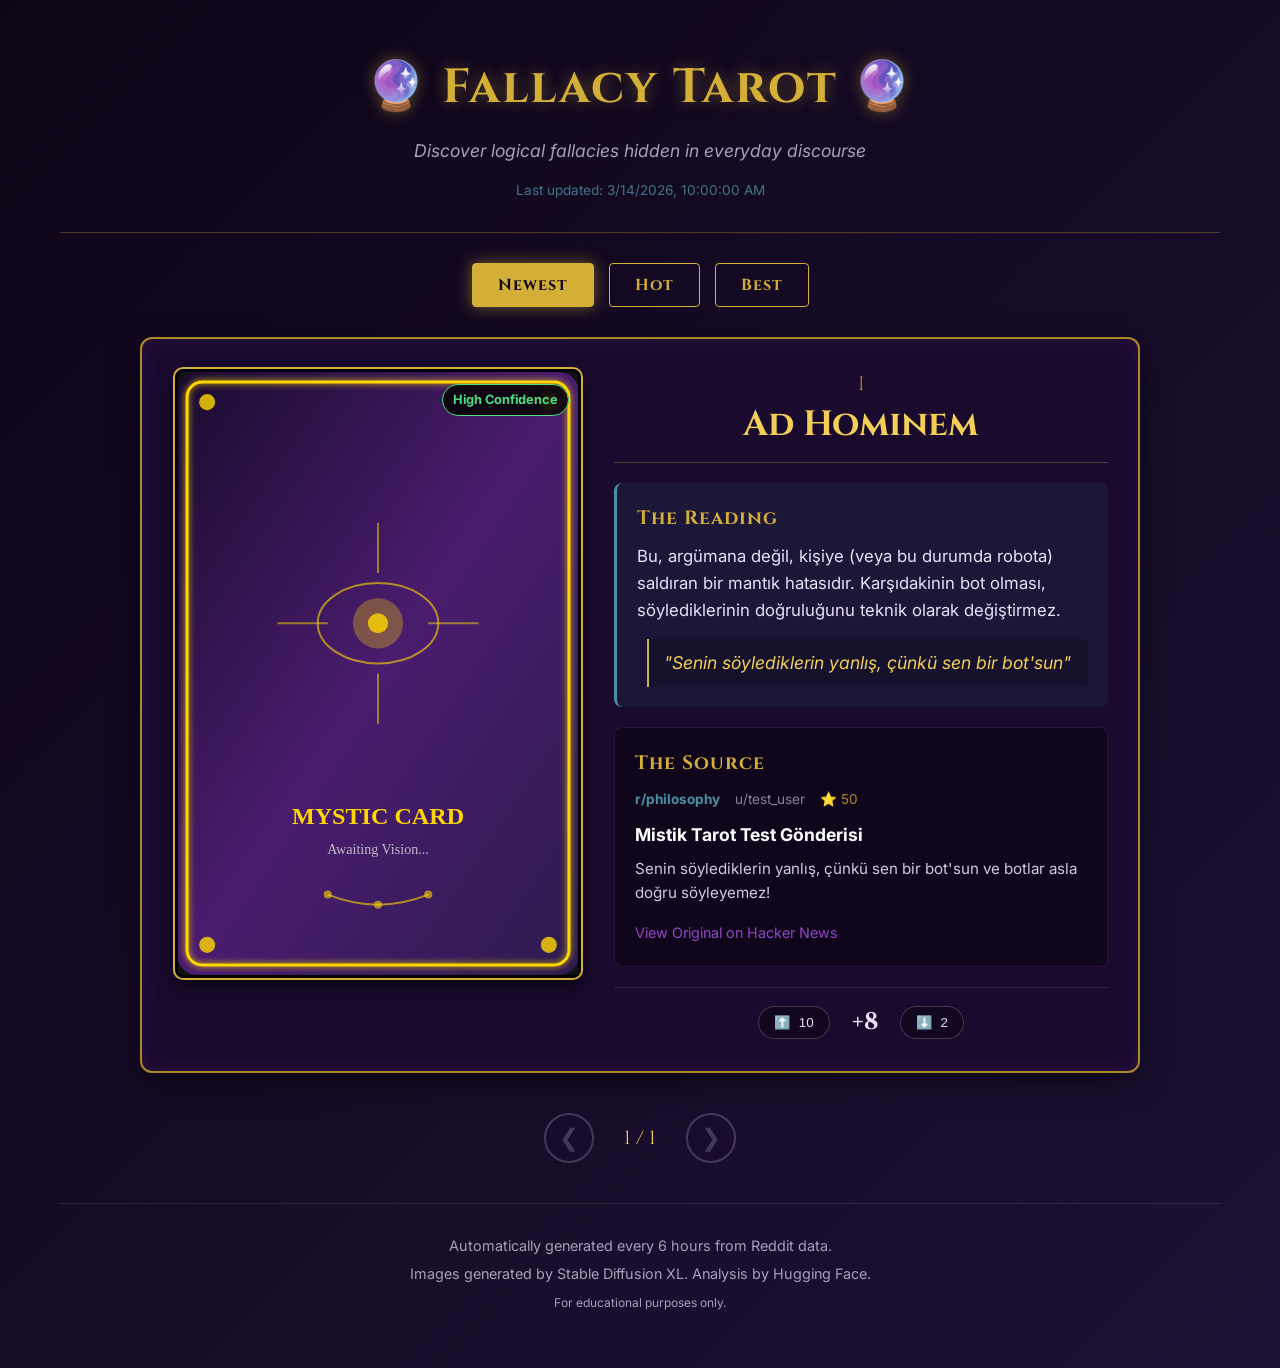
==== commit b21b706c: "fix: restore mistralai model, switch to text_generation method, update web UI links" ====
--- a/docs/index.html
+++ b/docs/index.html
@@ -75,7 +75,7 @@
                         </div>
                         <h4 class="post-title">Post Title</h4>
                         <div class="post-text">Post content</div>
-                        <a href="#" class="source-link" target="_blank" rel="noopener noreferrer">View Original on Reddit</a>
+                                <a href="#" class="source-link" target="_blank" rel="noopener noreferrer">View Original on Hacker News</a>
                     </div>
 
                     <div class="vote-section">
